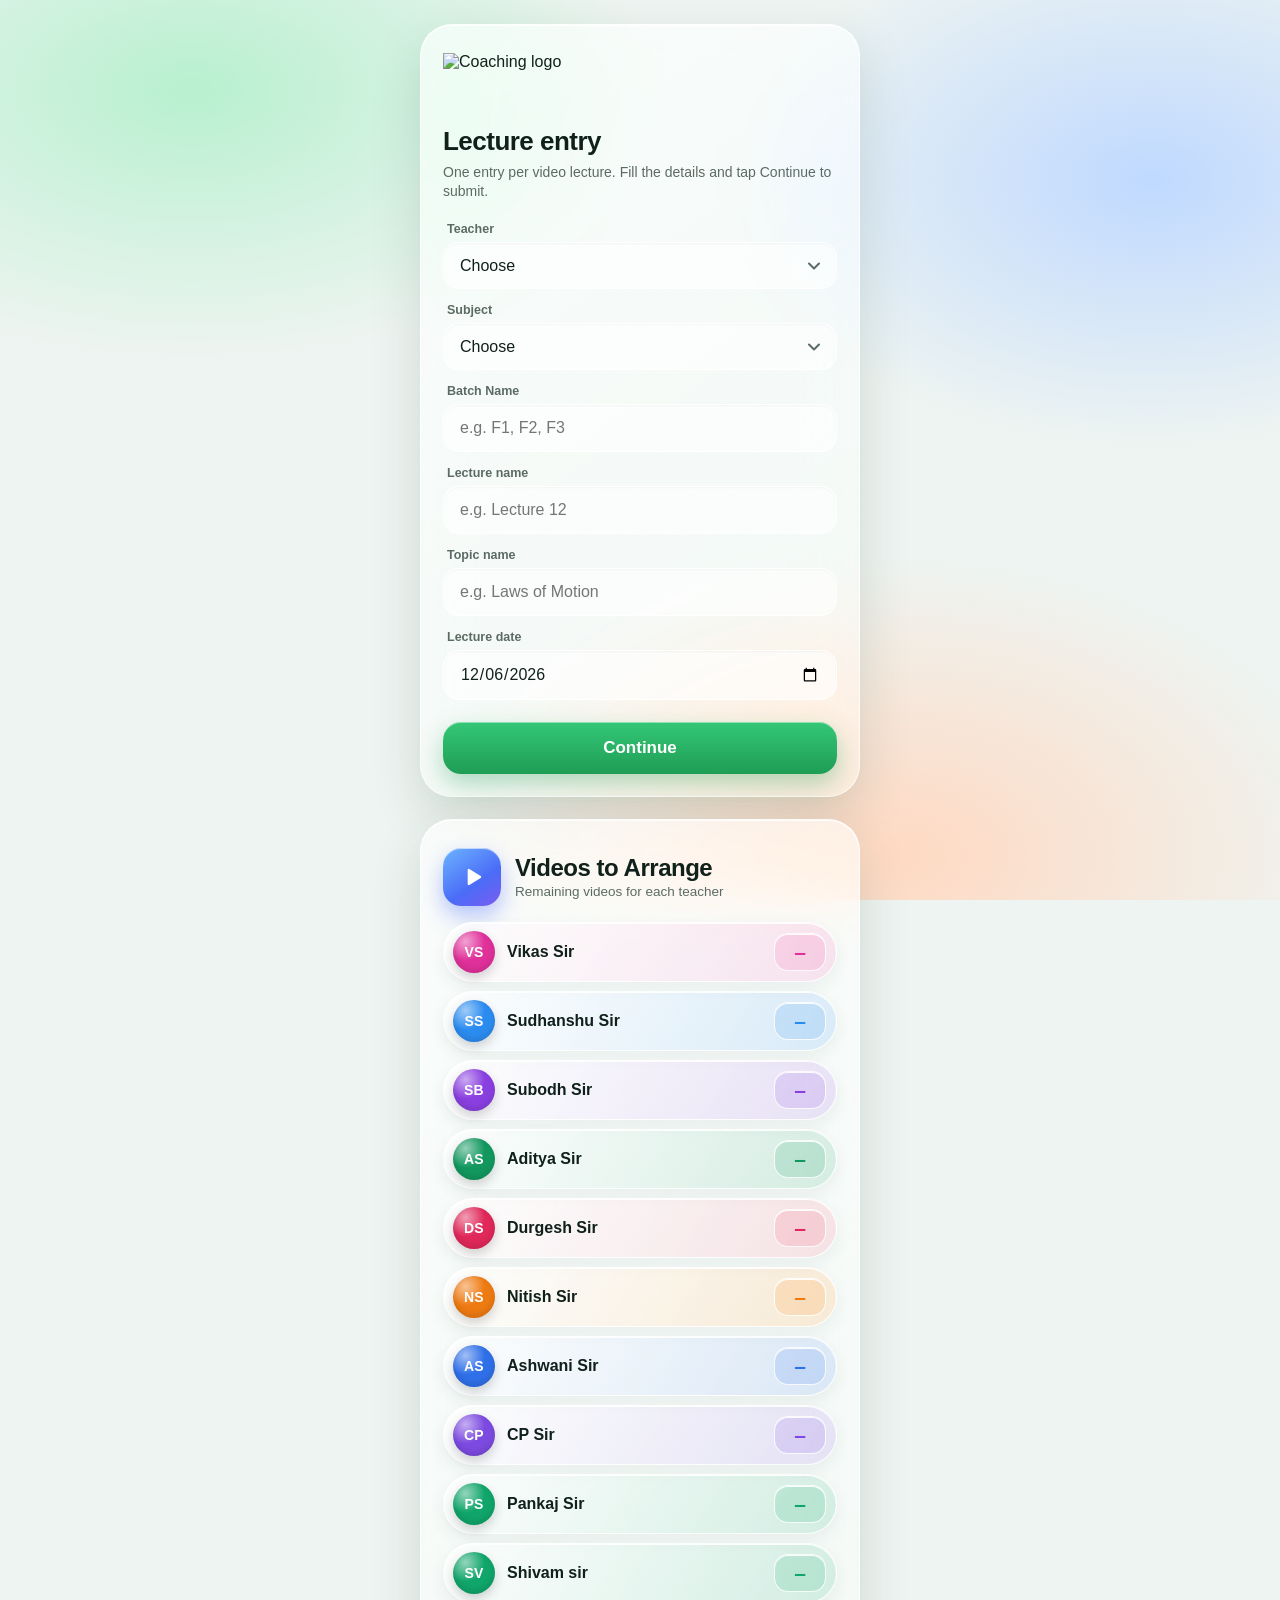
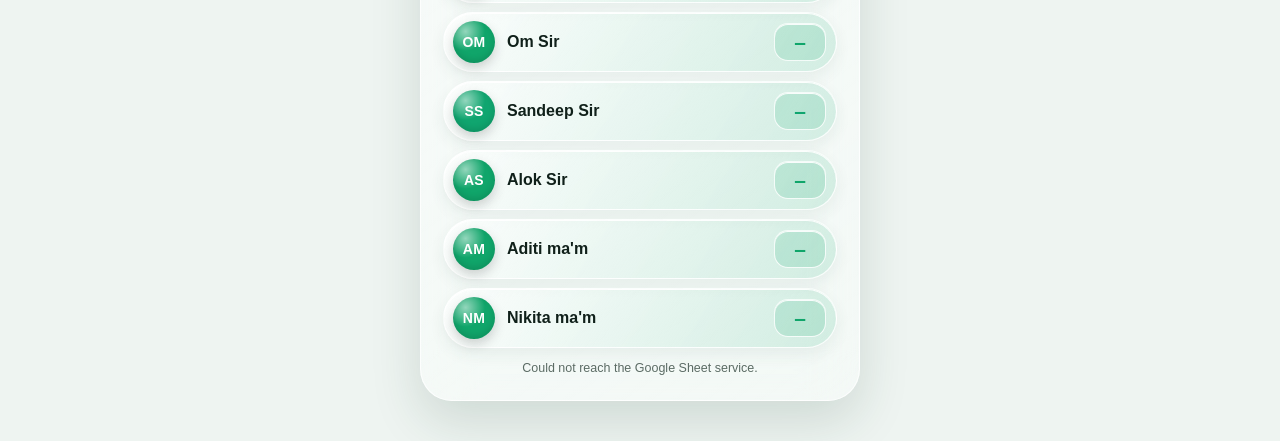
==== index.html @ ae7eb28b "Add files via upload" ====
<!DOCTYPE html>
<html lang="en">
<head>
<base target="_top">
<meta charset="utf-8">
<meta name="viewport" content="width=device-width, initial-scale=1, viewport-fit=cover">
<title>Momentum Lecture Entry</title>
<link rel="stylesheet" href="style.css">
</head>
<body>
<main class="card">
  
  <div class="brand">
  <img class="coaching-logo" src="coaching-logo.svg" alt="Coaching logo">
  <!-- <span class="badge">Momentum</span> -->
</div>
  <h1>Lecture entry</h1>
  <p class="sub">One entry per video lecture. Fill the details and tap Continue to submit.</p>

  <form id="f" autocomplete="off">
    <label for="teacher">Teacher</label>
    <select id="teacher" required>
      <option value="" disabled selected>Choose</option>
      <option>Subodh Sir</option><option>Pankaj Sir</option><option>Aditya Sir</option>
      <option>Durgesh Sir</option><option>Nitish Sir</option><option>Ashwani Sir</option>
      <option>CP Sir</option><option>Sudhanshu Sir</option><option>Vikas Sir</option>
      <option>Shivam sir</option><option>Om Sir</option><option>Sandeep Sir</option>
      <option>Alok Sir</option><option>Aditi ma'm</option><option>Nikita ma'm</option>
    </select>

    <label for="subject">Subject</label>
    <select id="subject" required>
      <option value="" disabled selected>Choose</option>
      <option>Physics</option><option>Chemistry</option><option>Mathematics</option><option>Zoology</option>
    </select>
    <label for="batchName">Batch Name</label>
    <input id="batchName" type="text" placeholder="e.g. F1, F2, F3" required>

    <label for="lecture">Lecture name</label>
    <input id="lecture" type="text" placeholder="e.g. Lecture 12" required>

    <label for="topic">Topic name</label>
    <input id="topic" type="text" placeholder="e.g. Laws of Motion">

    <label for="date">Lecture date</label>
    <input id="date" type="date" required>

    <div class="err" id="err"></div>
    <button type="submit">Continue</button>
    
  </form>
  <div class="thanks" id="thanks">
    <div class="check"><svg width="38" height="38" viewBox="0 0 24 24" fill="none" stroke="#fff" stroke-width="3" stroke-linecap="round" stroke-linejoin="round"><path d="M5 12.5l4.5 4.5L19 7.5"/></svg></div>
    <h2>Thank you!</h2>
    <p>Your lecture entry has been submitted.</p>
    <button type="button" class="ghost" id="again">Add another lecture</button>
  </div>
</main>

<section class="card" id="boardCard">
  <div class="board-head">
    <div class="app-icon"><svg width="26" height="26" viewBox="0 0 24 24" fill="#fff"><path d="M8 5.5v13a1 1 0 0 0 1.5.86l10.5-6.5a1 1 0 0 0 0-1.72L9.5 4.64A1 1 0 0 0 8 5.5z"/></svg></div>
    <div><h2>Videos to Arrange</h2><p>Remaining videos for each teacher</p></div>
  </div>
  <div id="board"></div>
  <div class="hint" id="status"></div>
</section>

<script src="script.js" defer></script>
</body>
</html>
---- style.css ----
:root{
    --ink:#10201a; --muted:#5b6b64; --accent:#1f9d55; --accent2:#16804a;
    --glass:rgba(255,255,255,.55); --edge:rgba(255,255,255,.75);
  }
  *{box-sizing:border-box;-webkit-tap-highlight-color:transparent}
  body{
    margin:0; min-height:100vh; display:flex; flex-direction:column; align-items:center; justify-content:flex-start; gap:22px;
    padding:24px 16px 40px; color:var(--ink);
    font-family:-apple-system,BlinkMacSystemFont,"SF Pro Text","Segoe UI",Roboto,Helvetica,Arial,sans-serif;
    background:
      radial-gradient(60% 50% at 15% 10%, #b8f0cf 0%, transparent 60%),
      radial-gradient(55% 50% at 90% 20%, #bfd9ff 0%, transparent 60%),
      radial-gradient(60% 55% at 70% 95%, #ffd9c2 0%, transparent 60%),
      #eef4f1;
    background-attachment:fixed;
  }
  .card{
    width:100%; max-width:440px; padding:28px 22px 22px; border-radius:32px;
    background:linear-gradient(145deg,rgba(255,255,255,.7),rgba(255,255,255,.4));
    border:1px solid var(--edge);
    -webkit-backdrop-filter:blur(28px) saturate(180%); backdrop-filter:blur(28px) saturate(180%);
    box-shadow:0 20px 50px rgba(30,70,50,.15), inset 0 1px 0 rgba(255,255,255,.9);
  }
  .badge{display:inline-block;font-size:12px;font-weight:600;letter-spacing:.06em;text-transform:uppercase;
    color:var(--accent2);background:rgba(31,157,85,.12);padding:5px 10px;border-radius:99px}
  h1{font-size:26px;line-height:1.15;margin:12px 0 6px;letter-spacing:-.02em}
  p.sub{margin:0 0 20px;color:var(--muted);font-size:14px;line-height:1.4}
  label{display:block;font-size:12.5px;font-weight:600;color:var(--muted);margin:14px 4px 6px}
  select,input{
    width:100%; font:inherit; font-size:16px; color:var(--ink);
    padding:14px 16px; border-radius:16px; border:1px solid rgba(255,255,255,.85);
    background:rgba(255,255,255,.6); outline:none; appearance:none; -webkit-appearance:none;
    box-shadow:inset 0 1px 2px rgba(0,0,0,.04);
    transition:box-shadow .2s,border-color .2s,background .2s;
  }
  select{
    background-image:url("data:image/svg+xml,%3Csvg xmlns='http://www.w3.org/2000/svg' width='12' height='8' fill='none' stroke='%235b6b64' stroke-width='2' stroke-linecap='round' stroke-linejoin='round'%3E%3Cpath d='M1 1.5l5 5 5-5'/%3E%3C/svg%3E");
    background-repeat:no-repeat; background-position:right 16px center; padding-right:40px;
  }
  select:focus,input:focus{border-color:var(--accent);background:rgba(255,255,255,.85);box-shadow:0 0 0 4px rgba(31,157,85,.18)}
  .row{display:grid;grid-template-columns:1fr 1fr;gap:12px}
  button{
    width:100%; margin-top:22px; padding:16px; border:0; border-radius:18px; cursor:pointer;
    font:inherit; font-size:17px; font-weight:600; color:#fff;
    background:linear-gradient(180deg,#34c777,var(--accent));
    box-shadow:0 10px 24px rgba(31,157,85,.35), inset 0 1px 0 rgba(255,255,255,.45);
    transition:transform .12s, box-shadow .12s;
  }
  button:active{transform:scale(.98);box-shadow:0 5px 12px rgba(31,157,85,.3)}
  .hint{margin:12px 4px 0;font-size:12.5px;color:var(--muted);text-align:center;line-height:1.4}
  .err{display:none;margin-top:14px;padding:12px 14px;border-radius:14px;background:rgba(220,53,69,.1);color:#a5222f;font-size:13.5px}
  button:disabled{opacity:.7;cursor:default;transform:none}
  .thanks{display:none;text-align:center;padding:18px 0 6px}
  .thanks.show{display:block;animation:rise .45s ease both}
  .check{width:76px;height:76px;margin:6px auto 16px;border-radius:50%;display:grid;place-items:center;
    background:linear-gradient(180deg,#34c777,var(--accent));
    box-shadow:0 12px 28px rgba(31,157,85,.38), inset 0 1px 0 rgba(255,255,255,.5)}
  .thanks h2{margin:0 0 6px;font-size:26px;letter-spacing:-.02em}
  .thanks p{margin:0;color:var(--muted);font-size:14.5px;line-height:1.45}
  button.ghost{background:rgba(255,255,255,.65);color:var(--accent2);border:1px solid rgba(255,255,255,.9);
    box-shadow:0 6px 16px rgba(30,70,50,.1)}
  @keyframes rise{from{opacity:0;transform:translateY(10px) scale(.98)}to{opacity:1;transform:none}}

  /* ---- Videos to arrange board ---- */
  .board-head{display:flex;align-items:center;gap:14px;margin-bottom:16px}
  .app-icon{flex:none;width:58px;height:58px;border-radius:18px;display:grid;place-items:center;
    background:linear-gradient(145deg,#6db4ff,#4a6cf7 60%,#7b5cf0);
    box-shadow:0 10px 22px rgba(74,108,247,.4), inset 0 1px 0 rgba(255,255,255,.6)}
  .board-head h2{margin:0;font-size:24px;letter-spacing:-.02em;line-height:1.1}
  .board-head p{margin:3px 0 0;color:var(--muted);font-size:13.5px}
  #board{display:flex;flex-direction:column;gap:9px}
  .trow{display:flex;align-items:center;gap:12px;padding:8px 10px 8px 9px;border-radius:999px;
    background:linear-gradient(120deg,rgba(255,255,255,.72),var(--t));
    border:1px solid rgba(255,255,255,.85);
    box-shadow:0 6px 16px rgba(30,70,50,.07), inset 0 1px 0 rgba(255,255,255,.9)}
  .av{flex:none;width:42px;height:42px;border-radius:50%;display:grid;place-items:center;color:#fff;
    font-weight:700;font-size:14px;letter-spacing:.02em;
    background:radial-gradient(circle at 30% 25%,rgba(255,255,255,.55),transparent 45%),var(--c);
    box-shadow:0 5px 12px rgba(0,0,0,.18), inset 0 -3px 6px rgba(0,0,0,.12)}
  .nm{flex:1;min-width:0;font-weight:650;font-size:16px;white-space:nowrap;overflow:hidden;text-overflow:ellipsis}
  .num{min-width:52px;height:38px;padding:0 8px;border-radius:14px;display:grid;place-items:center;
    font-size:21px;font-weight:700;color:var(--c);background:var(--t);
    border:1px solid rgba(255,255,255,.85);box-shadow:inset 0 1px 0 rgba(255,255,255,.9);
    font-variant-numeric:tabular-nums}
  .num.pop{animation:pop .22s ease}
  @keyframes pop{50%{transform:scale(1.14)}}
  #status{min-height:18px;margin-top:12px}
  @media(max-width:360px){.nm{font-size:14.5px}.av{width:36px;height:36px;font-size:12px}.num{min-width:44px}}
  .brand { display: flex; align-items: center; gap: 2px; }
.coaching-logo { width: 1250px; height: 62px; object-fit: contain;align-self:center;}
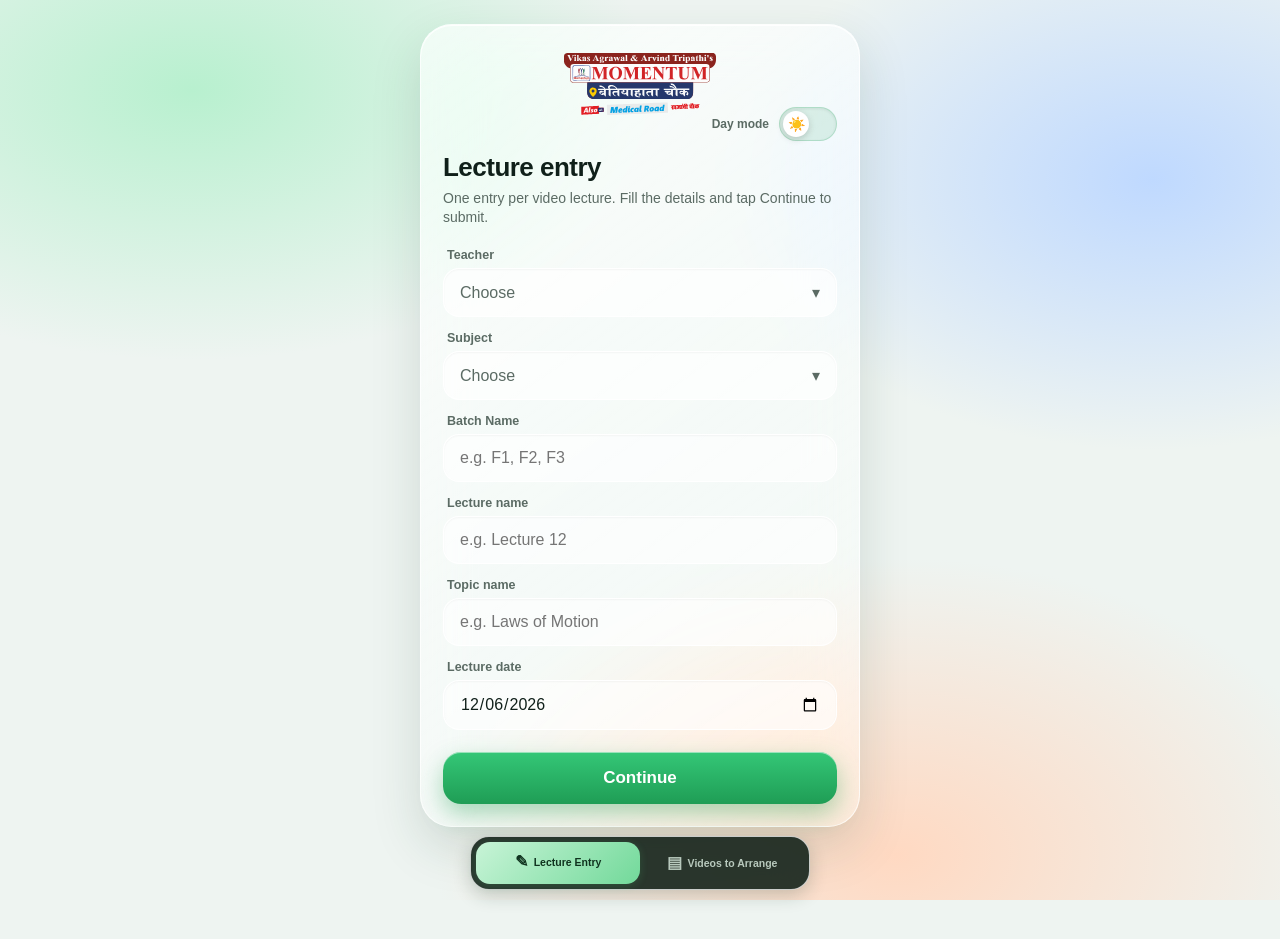
==== commit 162d8d34: "Add files via upload" ====
--- a/index.html
+++ b/index.html
@@ -8,18 +8,23 @@
 <link rel="stylesheet" href="style.css">
 </head>
 <body>
-<main class="card">
+<main class="card page-view is-active" id="lecturePage">
   
   <div class="brand">
   <img class="coaching-logo" src="coaching-logo.svg" alt="Coaching logo">
   <!-- <span class="badge">Momentum</span> -->
 </div>
-  <h1>Lecture entry</h1>
+  <div class="theme-toggle-wrap">
+    <span class="theme-label" id="themeLabel">Day mode</span>
+    <button class="theme-switch" id="themeSwitch" type="button" role="switch" aria-checked="false" aria-label="Dark mode">
+      <span class="theme-knob"><span class="theme-icon theme-icon-day" aria-hidden="true">☀️</span><span class="theme-icon theme-icon-night" aria-hidden="true">🌙</span></span>
+    </button>
+  </div>  <h1>Lecture entry</h1>
   <p class="sub">One entry per video lecture. Fill the details and tap Continue to submit.</p>
 
   <form id="f" autocomplete="off">
     <label for="teacher">Teacher</label>
-    <select id="teacher" required>
+    <select id="teacher" required aria-label="Teacher">
       <option value="" disabled selected>Choose</option>
       <option>Subodh Sir</option><option>Pankaj Sir</option><option>Aditya Sir</option>
       <option>Durgesh Sir</option><option>Nitish Sir</option><option>Ashwani Sir</option>
@@ -29,19 +34,18 @@
     </select>
 
     <label for="subject">Subject</label>
-    <select id="subject" required>
+    <select id="subject" required aria-label="Subject">
       <option value="" disabled selected>Choose</option>
       <option>Physics</option><option>Chemistry</option><option>Mathematics</option><option>Zoology</option>
     </select>
     <label for="batchName">Batch Name</label>
-    <input id="batchName" type="text" placeholder="e.g. F1, F2, F3" required>
+    <div class="autocomplete"><input id="batchName" type="text" placeholder="e.g. F1, F2, F3" autocomplete="off" required><div class="suggestions" id="batchSuggestions" role="listbox"></div></div>
 
     <label for="lecture">Lecture name</label>
-    <input id="lecture" type="text" placeholder="e.g. Lecture 12" required>
+    <div class="autocomplete"><input id="lecture" type="text" placeholder="e.g. Lecture 12" autocomplete="off" required><div class="suggestions" id="lectureSuggestions" role="listbox"></div></div>
 
     <label for="topic">Topic name</label>
-    <input id="topic" type="text" placeholder="e.g. Laws of Motion">
-
+    <div class="autocomplete"><input id="topic" type="text" placeholder="e.g. Laws of Motion" autocomplete="off"><div class="suggestions" id="topicSuggestions" role="listbox"></div></div>
     <label for="date">Lecture date</label>
     <input id="date" type="date" required>
 
@@ -57,7 +61,7 @@
   </div>
 </main>
 
-<section class="card" id="boardCard">
+<section class="card page-view" id="boardCard" hidden>
   <div class="board-head">
     <div class="app-icon"><svg width="26" height="26" viewBox="0 0 24 24" fill="#fff"><path d="M8 5.5v13a1 1 0 0 0 1.5.86l10.5-6.5a1 1 0 0 0 0-1.72L9.5 4.64A1 1 0 0 0 8 5.5z"/></svg></div>
     <div><h2>Videos to Arrange</h2><p>Remaining videos for each teacher</p></div>
@@ -66,6 +70,12 @@
   <div class="hint" id="status"></div>
 </section>
 
-<script src="script.js" defer></script>
+<nav class="bottom-nav" aria-label="Main navigation">
+  <input type="radio" name="page-nav" id="nav-lecture" checked>
+  <label for="nav-lecture"><span class="nav-icon" aria-hidden="true">✎</span><span>Lecture Entry</span></label>
+  <input type="radio" name="page-nav" id="nav-videos">
+  <label for="nav-videos"><span class="nav-icon" aria-hidden="true">▤</span><span>Videos to Arrange</span></label>
+  <span class="nav-selector" aria-hidden="true"></span>
+</nav><script src="script.js" defer></script>
 </body>
 </html>
--- a/style.css
+++ b/style.css
@@ -88,3 +88,95 @@
   @media(max-width:360px){.nm{font-size:14.5px}.av{width:36px;height:36px;font-size:12px}.num{min-width:44px}}
   .brand { display: flex; align-items: center; gap: 2px; }
 .coaching-logo { width: 1250px; height: 62px; object-fit: contain;align-self:center;}
+
+
+/* Cached suggestions with the reference's spring reveal and staggered options */
+.autocomplete{position:relative;z-index:2}
+.autocomplete:focus-within{z-index:5}
+.suggestions{position:absolute;top:calc(100% + 8px);left:0;right:0;max-height:220px;overflow:auto;padding:6px;border:1px solid rgba(255,255,255,.9);border-radius:16px;background:rgba(255,255,255,.96);backdrop-filter:blur(18px);box-shadow:0 12px 32px rgba(30,70,50,.16),0 2px 8px rgba(0,0,0,.05);transform:scaleY(0);transform-origin:top center;opacity:0;visibility:hidden;pointer-events:none;transition:transform .38s cubic-bezier(.34,1.56,.64,1),opacity .2s ease,visibility .2s}
+.suggestions.open{transform:scaleY(1);opacity:1;visibility:visible;pointer-events:auto}
+.suggestion-option{display:flex;align-items:center;width:100%;min-height:42px;padding:10px 12px;border:0;border-radius:10px;background:transparent;color:var(--ink);font:inherit;font-size:14px;text-align:left;cursor:pointer;opacity:0;transform:translateY(4px);transition:opacity .28s ease,transform .28s ease,background .12s,color .12s}
+.suggestions.open .suggestion-option{opacity:1;transform:translateY(0)}
+.suggestions.open .suggestion-option:nth-child(1){transition-delay:.04s}
+.suggestions.open .suggestion-option:nth-child(2){transition-delay:.09s}
+.suggestions.open .suggestion-option:nth-child(3){transition-delay:.14s}
+.suggestions.open .suggestion-option:nth-child(4){transition-delay:.19s}
+.suggestion-option:hover,.suggestion-option.is-highlighted{background:rgba(31,157,85,.11);color:var(--accent2)}
+.suggestion-option.is-highlighted{outline:2px solid var(--accent);outline-offset:-2px}
+select{cursor:pointer}
+@media(prefers-reduced-motion:reduce){.suggestions,.suggestion-option{transition:none}}
+/* Animated teacher and subject dropdowns */
+.custom-select{position:relative;z-index:4;margin:0 0 2px}
+.native-select-hidden{position:absolute!important;width:1px!important;height:1px!important;padding:0!important;margin:-1px!important;overflow:hidden!important;clip:rect(0,0,0,0)!important;white-space:nowrap!important;border:0!important;opacity:0!important;pointer-events:none!important}
+.custom-select-button{display:flex;align-items:center;justify-content:space-between;width:100%;margin:0;padding:14px 16px;border:1px solid rgba(255,255,255,.9);border-radius:16px;background:rgba(255,255,255,.68);color:var(--muted);font:inherit;font-size:16px;text-align:left;cursor:pointer;box-shadow:inset 0 1px 2px rgba(0,0,0,.04);transition:border-color .18s,box-shadow .18s,background .18s}
+.custom-select-button:hover,.custom-select-button[aria-expanded="true"]{border-color:var(--accent);background:rgba(255,255,255,.9);box-shadow:0 0 0 4px rgba(31,157,85,.14)}
+.custom-select-button.has-value{color:var(--ink)}
+.custom-select-chevron{display:inline-block;color:var(--muted);transition:transform .28s cubic-bezier(.34,1.56,.64,1)}
+.custom-select-button[aria-expanded="true"] .custom-select-chevron{transform:rotate(180deg)}
+.custom-select-menu{position:absolute;top:calc(100% + 8px);left:0;right:0;z-index:10;max-height:240px;overflow:auto;padding:6px;border:1px solid rgba(255,255,255,.9);border-radius:16px;background:rgba(255,255,255,.97);backdrop-filter:blur(18px);box-shadow:0 12px 32px rgba(30,70,50,.16);transform:scaleY(0);transform-origin:top center;opacity:0;visibility:hidden;pointer-events:none;transition:transform .38s cubic-bezier(.34,1.56,.64,1),opacity .2s ease,visibility .2s}
+.custom-select-menu.is-open{transform:scaleY(1);opacity:1;visibility:visible;pointer-events:auto}
+.custom-select-option{display:block;width:100%;min-height:40px;margin:0;padding:10px 12px;border:0;border-radius:10px;background:transparent;color:var(--ink);font:inherit;font-size:14px;text-align:left;cursor:pointer;opacity:0;transform:translateY(4px);transition:opacity .25s ease,transform .25s ease,background .12s}
+.custom-select-menu.is-open .custom-select-option{opacity:1;transform:translateY(0)}
+.custom-select-menu.is-open .custom-select-option:nth-child(1){transition-delay:.04s}.custom-select-menu.is-open .custom-select-option:nth-child(2){transition-delay:.08s}.custom-select-menu.is-open .custom-select-option:nth-child(3){transition-delay:.12s}.custom-select-menu.is-open .custom-select-option:nth-child(4){transition-delay:.16s}
+.custom-select-option:hover,.custom-select-option:focus-visible,.custom-select-option.is-selected{outline:0;background:rgba(31,157,85,.11);color:var(--accent2)}
+.custom-select-option.is-selected::after{content:"✓";float:right;color:var(--accent);font-weight:700}
+@media(prefers-reduced-motion:reduce){.custom-select-menu,.custom-select-option,.custom-select-chevron{transition:none}}
+
+/* Day/night mode toggle and page theme */
+.theme-toggle-wrap{display:flex;align-items:center;justify-content:flex-end;gap:10px;margin:-8px 0 2px}
+.theme-label{font-size:12px;font-weight:650;color:var(--muted);transition:color .3s}
+.theme-switch{position:relative;width:58px;height:34px;margin:0;padding:3px;border:1px solid rgba(31,157,85,.22);border-radius:99px;background:rgba(31,157,85,.12);box-shadow:inset 0 1px 3px rgba(0,0,0,.08);cursor:pointer;transition:background .35s,border-color .35s,box-shadow .3s}
+.theme-switch:focus-visible{outline:3px solid rgba(31,157,85,.4);outline-offset:3px}
+.theme-knob{position:absolute;left:3px;top:3px;width:26px;height:26px;display:grid;place-items:center;border-radius:50%;background:#fff;box-shadow:0 2px 7px rgba(0,0,0,.18);transition:transform .4s cubic-bezier(.34,1.56,.64,1),background .3s}
+.theme-switch[aria-checked="true"]{background:linear-gradient(135deg,#14532d,#22a45a);border-color:transparent}
+.theme-switch[aria-checked="true"] .theme-knob{transform:translateX(24px);background:#10251a}
+.theme-icon{position:absolute;font-size:14px;line-height:1;transition:opacity .22s,transform .28s}
+.theme-icon-day{opacity:1;transform:scale(1)}.theme-icon-night{opacity:0;transform:scale(.45)}
+.theme-switch[aria-checked="true"] .theme-icon-day{opacity:0;transform:scale(.45)}.theme-switch[aria-checked="true"] .theme-icon-night{opacity:1;transform:scale(1)}
+body,.card,body input,body select,body .custom-select-button,body .custom-select-menu,body .suggestions,body .trow{transition:background-color .35s,color .3s,border-color .3s,box-shadow .3s}
+body.theme-dark{color:#e1efe6;background:radial-gradient(60% 50% at 15% 10%,#173927 0%,transparent 60%),radial-gradient(55% 50% at 90% 20%,#182f40 0%,transparent 60%),radial-gradient(60% 55% at 70% 95%,#39291f 0%,transparent 60%),#0b1510;background-attachment:fixed;--ink:#e1efe6;--muted:#a6b8ac;--accent:#43c779;--accent2:#69dc95;--glass:rgba(20,35,27,.84);--edge:rgba(183,218,194,.14)}
+body.theme-dark .card{background:linear-gradient(145deg,rgba(26,43,33,.94),rgba(17,30,23,.9));border-color:rgba(185,220,195,.13);box-shadow:0 20px 50px rgba(0,0,0,.28),inset 0 1px 0 rgba(255,255,255,.05)}
+body.theme-dark input,body.theme-dark select,body.theme-dark .custom-select-button{color:var(--ink);background-color:rgba(12,25,17,.78);border-color:rgba(188,220,198,.18)}
+body.theme-dark input::placeholder{color:#83998a}
+body.theme-dark .custom-select-menu,body.theme-dark .suggestions{background:rgba(18,32,23,.98);border-color:rgba(188,220,198,.16);box-shadow:0 14px 36px rgba(0,0,0,.4)}
+body.theme-dark .custom-select-option,body.theme-dark .suggestion-option{color:var(--ink)}
+body.theme-dark .custom-select-option:hover,body.theme-dark .custom-select-option:focus-visible,body.theme-dark .custom-select-option.is-selected,body.theme-dark .suggestion-option:hover,body.theme-dark .suggestion-option.is-highlighted{background:rgba(67,199,121,.16);color:#8be5aa}
+body.theme-dark .trow{background:linear-gradient(120deg,rgba(19,34,25,.92),rgba(30,53,39,.9));border-color:rgba(190,220,198,.12);box-shadow:0 6px 16px rgba(0,0,0,.22),inset 0 1px 0 rgba(255,255,255,.03)}
+body.theme-dark .num{border-color:rgba(190,220,198,.12)}
+body.theme-dark .hint,body.theme-dark .board-head p{color:#a6b8ac}
+body.theme-dark .ghost{background:rgba(25,43,32,.9);color:#85dfa4;border-color:rgba(190,220,198,.17)}
+@media(prefers-reduced-motion:reduce){.theme-switch,.theme-knob,.theme-icon,body,body *{transition:none!important;animation:none!important}}
+
+/* Bottom navigation inspired by the sliding selector reference */
+body{padding-bottom:112px}
+.page-view{animation:page-enter .32s cubic-bezier(.2,.75,.25,1) both}
+.page-view[hidden]{display:none!important}
+.page-view.is-active{display:block}
+@keyframes page-enter{from{opacity:0;transform:translateY(12px) scale(.99)}to{opacity:1;transform:translateY(0) scale(1)}}
+.bottom-nav{position:fixed;left:50%;bottom:calc(14px + env(safe-area-inset-bottom));transform:translateX(-50%);z-index:50;width:min(460px,calc(100% - 28px));min-height:66px;padding:7px;display:grid;grid-template-columns:1fr 1fr;align-items:center;border:1px solid rgba(255,255,255,.75);border-radius:24px;background:rgba(20,34,27,.94);box-shadow:0 12px 34px rgba(20,50,34,.28),inset 0 1px 0 rgba(255,255,255,.12);backdrop-filter:blur(18px);isolation:isolate}
+.bottom-nav input{position:absolute;width:1px;height:1px;opacity:0;pointer-events:none}
+.bottom-nav label{position:relative;z-index:2;margin:0;min-width:0;height:52px;padding:5px 8px;display:flex;flex-direction:row;align-items:center;justify-content:center;gap:8px;border-radius:17px;color:#b8c9bd;font-size:12px;font-weight:650;letter-spacing:0;text-transform:none;text-align:center;cursor:pointer;transition:color .3s,transform .3s cubic-bezier(.34,1.56,.64,1)}
+.bottom-nav label:hover{color:#fff;text-shadow:none}
+.bottom-nav input:focus-visible+label{outline:2px solid #75e3a2;outline-offset:2px}
+.bottom-nav input:checked+label{color:#10331f;transform:translateY(-1px)}
+.nav-icon{font-size:19px;line-height:1}
+.nav-selector{position:absolute;z-index:1;top:7px;bottom:7px;left:7px;width:calc(50% - 7px);border-radius:18px;background:linear-gradient(135deg,#c8f4d7,#72d99a);box-shadow:0 4px 16px rgba(71,210,124,.25);transition:transform .45s cubic-bezier(.68,-.55,.27,1.55)}
+#nav-videos:checked~.nav-selector{transform:translateX(100%)}
+body.theme-dark .bottom-nav{background:rgba(7,17,11,.96);border-color:rgba(188,220,198,.15);box-shadow:0 12px 34px rgba(0,0,0,.48),inset 0 1px 0 rgba(255,255,255,.06)}
+body.theme-dark .bottom-nav label{color:#a6b8ac}
+body.theme-dark .bottom-nav input:checked+label{color:#0b2917}
+body.theme-dark .nav-selector{background:linear-gradient(135deg,#8ce6aa,#42be73)}
+@media(max-width:360px){.bottom-nav{min-height:62px}.bottom-nav label{font-size:11px;gap:6px}.nav-icon{font-size:17px}}
+@media(prefers-reduced-motion:reduce){.page-view{animation:none}.nav-selector,.bottom-nav label{transition:none}}
+
+/* Compact navigation keeps the form's Continue action visually primary */
+.bottom-nav{width:min(340px,calc(100% - 48px));min-height:54px;padding:5px;border-radius:19px;background:rgba(24,38,30,.92);box-shadow:0 6px 18px rgba(20,50,34,.2);bottom:calc(10px + env(safe-area-inset-bottom))}
+.bottom-nav label{height:42px;padding:4px 6px;font-size:10.5px;gap:6px}
+.nav-icon{font-size:16px}
+.nav-selector{top:5px;bottom:5px;left:5px;width:calc(50% - 5px);border-radius:14px;box-shadow:0 2px 8px rgba(71,210,124,.18)}
+button[type="submit"]{position:relative;z-index:1;box-shadow:0 10px 24px rgba(31,157,85,.38),inset 0 1px 0 rgba(255,255,255,.5)}
+@media(max-width:360px){.bottom-nav{width:calc(100% - 56px);min-height:50px}.bottom-nav label{height:40px;font-size:10px}.nav-icon{font-size:15px}}
+
+/* Keep the active custom select menu above the fields that follow it */
+.custom-select:focus-within{z-index:30}
+.custom-select-menu.is-open{z-index:40}
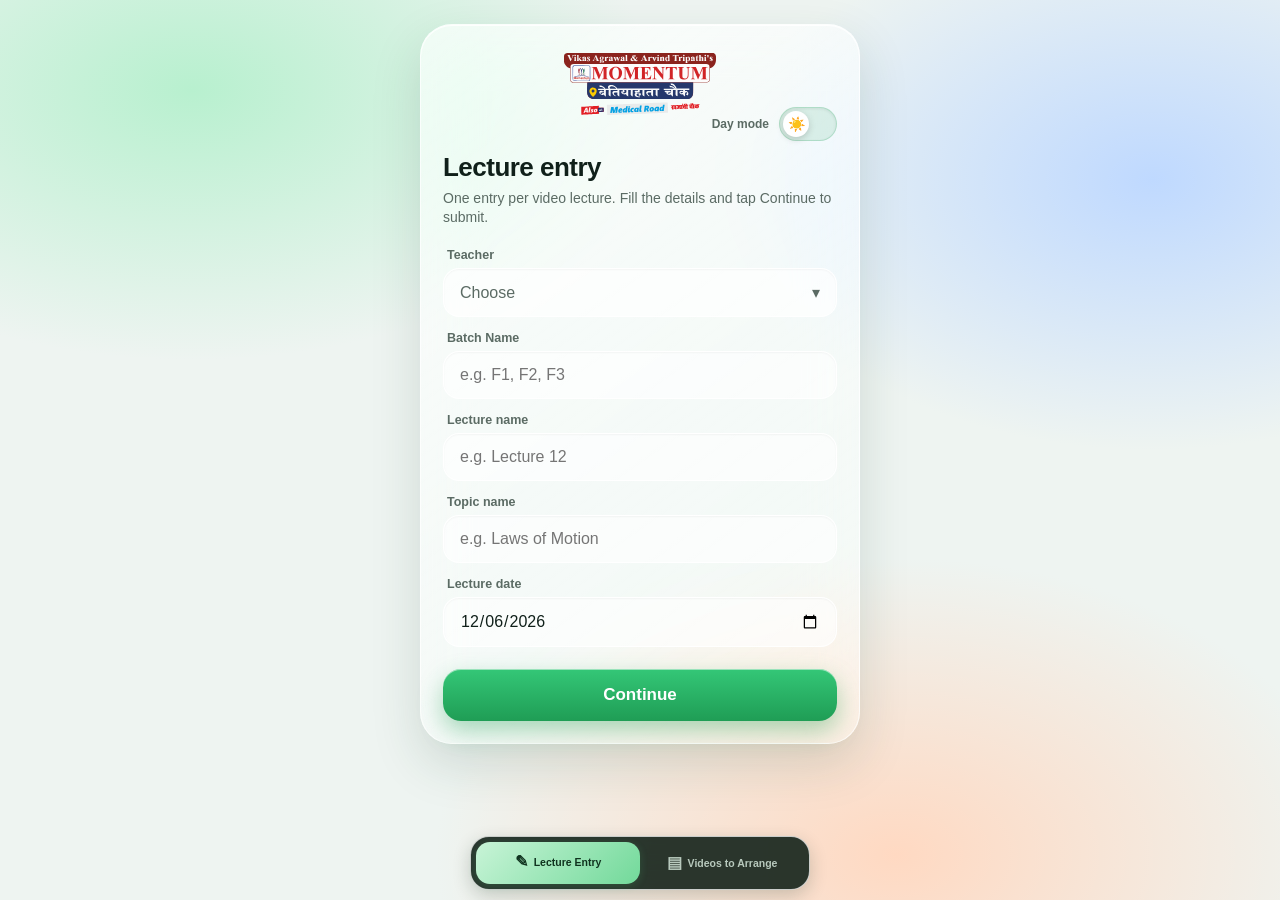
==== commit f6fcdd84: "Remove subject selection from index.html Removed subject selection from the form." ====
--- a/index.html
+++ b/index.html
@@ -33,11 +33,6 @@
       <option>Alok Sir</option><option>Aditi ma'm</option><option>Nikita ma'm</option>
     </select>
 
-    <label for="subject">Subject</label>
-    <select id="subject" required aria-label="Subject">
-      <option value="" disabled selected>Choose</option>
-      <option>Physics</option><option>Chemistry</option><option>Mathematics</option><option>Zoology</option>
-    </select>
     <label for="batchName">Batch Name</label>
     <div class="autocomplete"><input id="batchName" type="text" placeholder="e.g. F1, F2, F3" autocomplete="off" required><div class="suggestions" id="batchSuggestions" role="listbox"></div></div>
 
